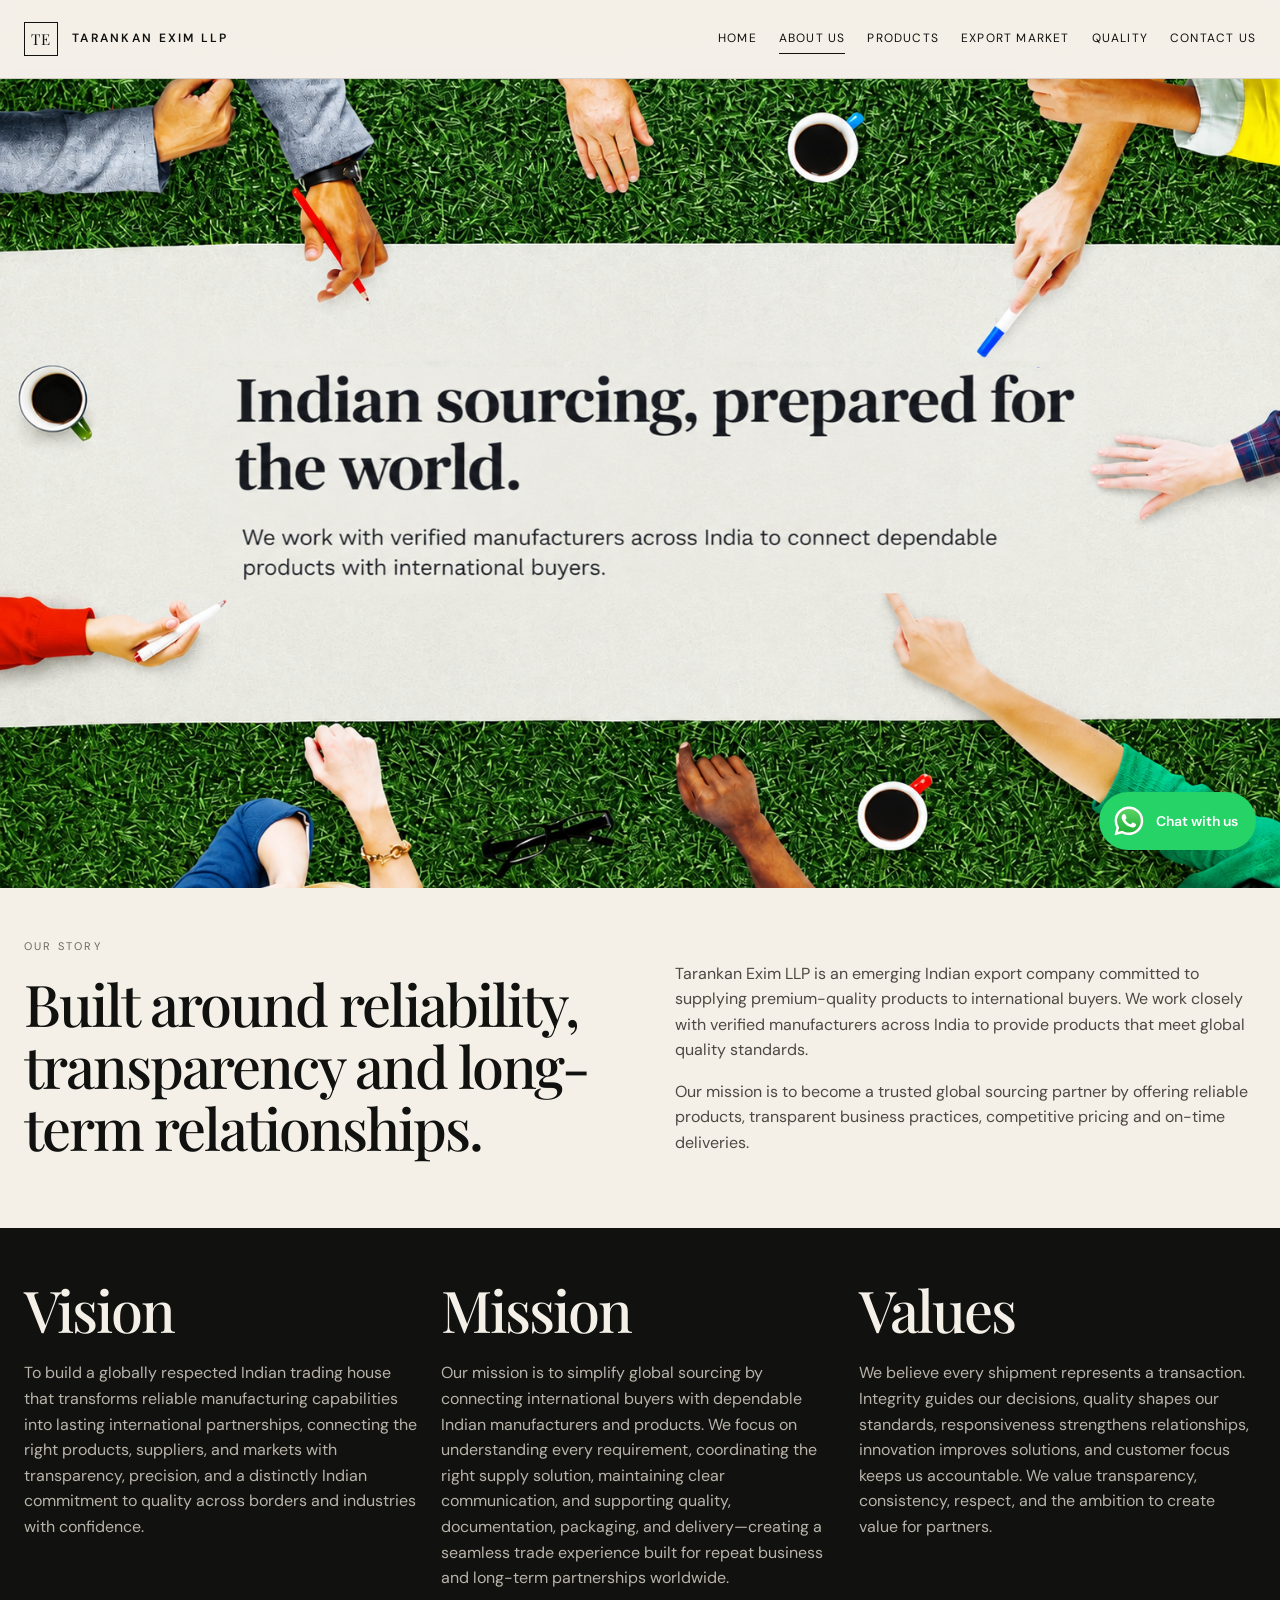
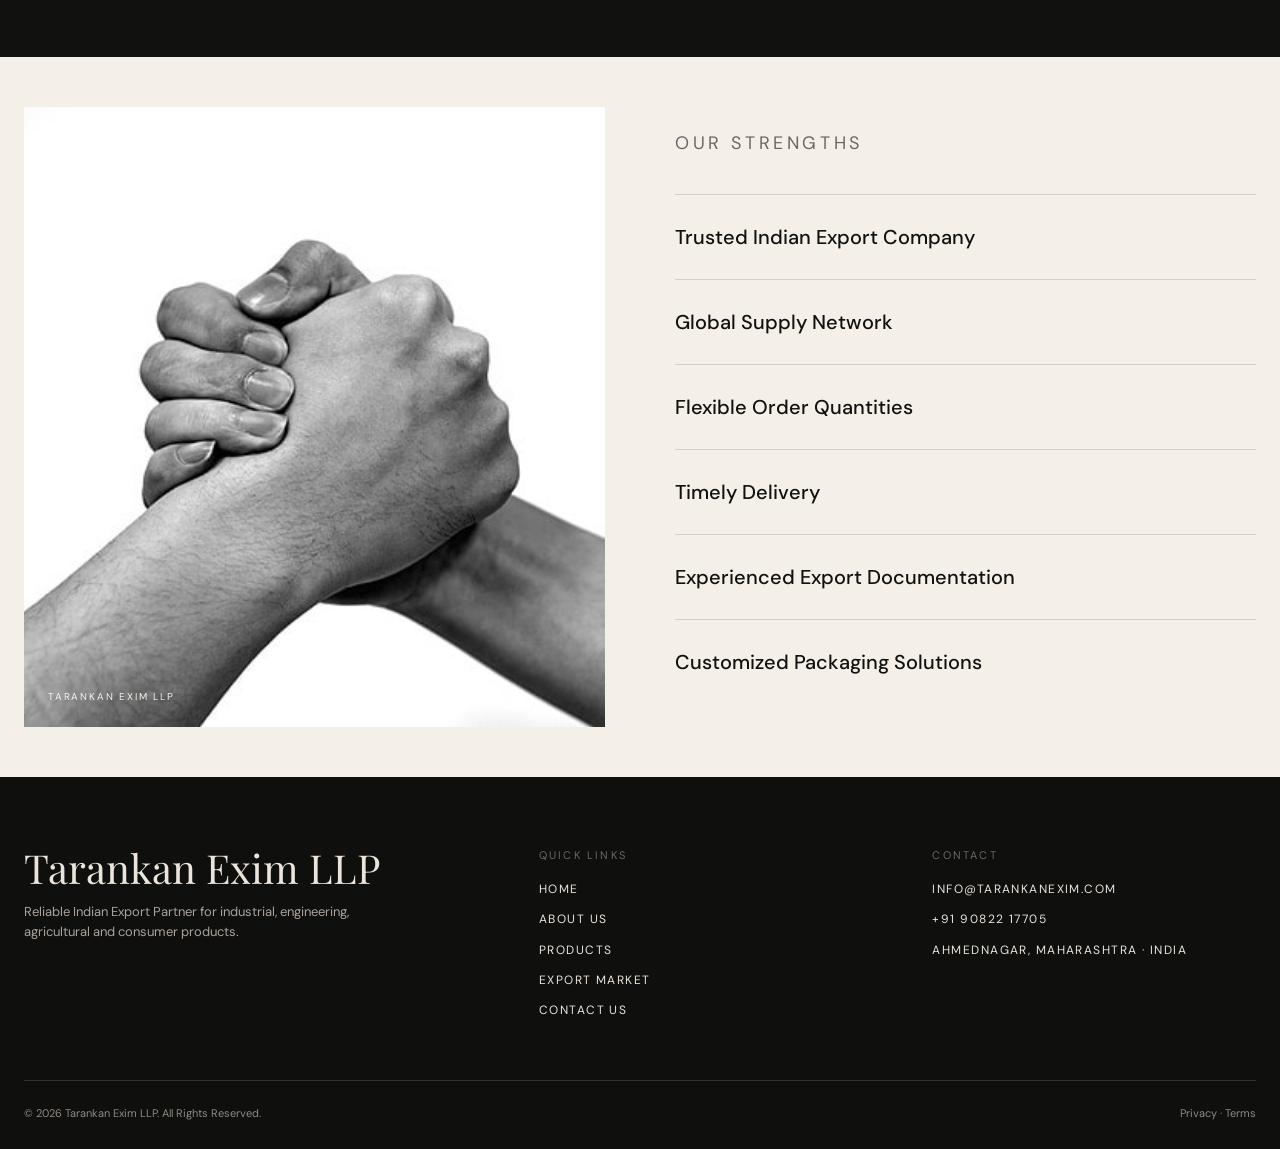
==== about.html @ 2c06eea4 "Add large file" ====
<!doctype html>
<html lang="en">

<head>
    <meta charset="utf-8">
    <meta name="viewport" content="width=device-width,initial-scale=1">
    <title>About Us | Tarankan Exim LLP</title>
    <meta name="description"
        content="Learn about Tarankan Exim LLP, an emerging Indian merchant exporter serving global buyers.">
    <link rel="stylesheet" href="css/style.css">
</head>

<body>
    <header class="site-header">
        <div class="container nav"><a class="brand" href="index.html"><span class="brand-mark">TE</span><span
                    class="brand-text">Tarankan Exim LLP</span></a><button class="menu-btn" aria-label="Open menu"
                aria-expanded="false">☰</button>
            <nav class="nav-links"><a class="" href="index.html">Home</a><a class="active" href="about.html">About
                    Us</a><a class="" href="products.html">Products</a><a class="" href="markets.html">Export
                    Market</a><a class="" href="quality.html">Quality</a><a class="" href="contact.html">Contact Us</a>
            </nav>
        </div>
    </header>
    <main>
        <section class="about-image">
            <img src="assets/about us/about-us-background.png" alt="Tarankan Exim LLP">
        </section>
        <!-- <section class="page-hero" id = "about-us-main">
            <div class="container">
                <div class="eyebrow">About Tarankan Exim LLP</div>
                <h1>Indian sourcing, prepared for the world.</h1>
                <p class="lead">We work with verified manufacturers across India to connect dependable products with
                    international buyers.</p>
            </div>
        </section> -->
        <section class="section">
            <div class="container two-col">
                <div>
                    <div class="eyebrow">Our Story</div>
                    <h2>Built around reliability, transparency and long-term relationships.</h2>
                </div>
                <div>
                    <p class="body-copy">Tarankan Exim LLP is an emerging Indian export company committed to supplying
                        premium-quality products to international buyers. We work closely with verified manufacturers
                        across India to provide products that meet global quality standards.</p>
                    <p class="body-copy">Our mission is to become a trusted global sourcing partner by offering reliable
                        products, transparent business practices, competitive pricing and on-time deliveries.</p>
                </div>
            </div>
        </section>
        <section class="section dark">
            <div class="container three-col">
                <div>
                    <!-- <div class="eyebrow"></div> -->
                    <h2>Vision</h2>
                    <p class="body-copy">To build a globally respected Indian trading house that transforms reliable
                        manufacturing capabilities into lasting international partnerships, connecting the right
                        products, suppliers, and markets with transparency, precision, and a distinctly Indian
                        commitment to quality across borders and industries with confidence.</p>
                </div>
                <div>
                    <!-- <div class="eyebrow"></div> -->
                    <h2>Mission</h2>
                    <p class="body-copy">Our mission is to simplify global sourcing by connecting international buyers
                        with dependable Indian manufacturers and products. We focus on understanding every requirement,
                        coordinating the right supply solution, maintaining clear communication, and supporting quality,
                        documentation, packaging, and delivery—creating a seamless trade experience built for repeat
                        business and long-term partnerships worldwide.</p>
                </div>
                <div>
                    <!-- <div class="eyebrow"></div> -->
                    <h2>Values</h2>
                    <p class="body-copy">We believe every shipment represents a transaction. Integrity guides our
                        decisions, quality shapes our standards, responsiveness strengthens relationships, innovation
                        improves solutions, and customer focus keeps us accountable. We value transparency, consistency,
                        respect, and the ambition to create value for partners.</p>
                </div>
            </div>
        </section>
        <section class="section">
            <div class="container two-col">
                <div class="visual tall">
                    <img src="assets/about us/strength.png" alt="Tarankan Exim LLP company" class="visual-image">
                    <span class="visual-label">Tarankan Exim LLP</span>
                </div>
                <div class="strengths-content">
                    <div class="eyebrow" id="our-strength-text">Our Strengths</div>
                    <ul class="clean-list">
                        <li><span>Trusted Indian Export Company</span><span></span></li>
                        <li><span>Global Supply Network</span><span></span></li>
                        <li><span>Flexible Order Quantities</span><span></span></li>
                        <li><span>Timely Delivery</span><span></span></li>
                        <li><span>Experienced Export Documentation</span><span></span></li>
                        <li><span>Customized Packaging Solutions</span><span></span></li>
                    </ul>
                </div>
            </div>
        </section>
        <!-- WhatsApp Floating Chat --> <a
            href="https://wa.me/919082217705?text=Hello%20Tarankan%20Exim%20LLP%2C%20I%20would%20like%20to%20know%20more."
            class="whatsapp-float" target="_blank" rel="noopener noreferrer" aria-label="Chat with us on WhatsApp">
            <span class="whatsapp-icon"><img src="assets/WhatsApp.svg" alt=""></span> <span class="whatsapp-text">Chat
                with us</span> </a>
    </main>
    <footer>
        <div class="container footer-top">
            <div>
                <div class="footer-brand">Tarankan Exim LLP</div>
                <p class="footer-muted">Reliable Indian Export Partner for industrial, engineering, agricultural and
                    consumer products.</p>
            </div>
            <div>
                <div class="eyebrow">Quick Links</div>
                <div class="footer-links"><a href="index.html">Home</a><a href="about.html">About Us</a><a
                        href="products.html">Products</a><a href="markets.html">Export Market</a><a
                        href="contact.html">Contact Us</a></div>
            </div>
            <div>
                <div class="eyebrow">Contact</div>
                <div class="footer-links"><a href="mailto:info@tarankanexim.com">info@tarankanexim.com</a><a
                        href="tel:+919082217705">+91 90822 17705</a><span>Ahmednagar, Maharashtra · India</span></div>
            </div>
        </div>
        <div class="container footer-bottom"><span>© <span data-year></span> Tarankan Exim LLP. All Rights
                Reserved.</span><span><a href="privacy.html">Privacy</a> · <a href="terms.html">Terms</a></span></div>
    </footer>
    <script src="js/main.js"></script>
</body>

</html>
---- css/style.css ----
@import url('https://fonts.googleapis.com/css2?family=DM+Sans:wght@400;500;600&family=Playfair+Display:wght@500;600&display=swap');

:root{
  --ink:#11110f;
  --paper:#f4f0e8;
  --warm:#e7dfd1;
  --muted:#6d685f;
  --line:rgba(17,17,15,.14);
  --accent:#b68b52;
  --max:1440px;
}
*{box-sizing:border-box}
html{scroll-behavior:smooth}
body{margin:0;background:var(--paper);color:var(--ink);font-family:'DM Sans',Arial,sans-serif;line-height:1.6}
a{color:inherit;text-decoration:none}
img{max-width:100%;display:block}
.container{width:min(calc(100% - 48px),var(--max));margin:0 auto}

/* Header */
.site-header{position:fixed;top:0;left:0;right:0;z-index:100;background:rgba(244,240,232,.94);backdrop-filter:blur(14px);border-bottom:1px solid var(--line)}
.nav{height:78px;display:flex;align-items:center;justify-content:space-between;gap:24px}
.brand{display:flex;align-items:center;gap:14px;min-width:max-content}
.brand-mark{width:34px;height:34px;border:1px solid var(--ink);display:grid;place-items:center;font-family:'Playfair Display',serif;font-size:15px;letter-spacing:.08em}
.brand-text{font-size:12px;font-weight:600;letter-spacing:.19em;text-transform:uppercase}
.nav-links{display:flex;align-items:center;gap:22px;font-size:12px;letter-spacing:.1em;text-transform:uppercase}
.nav-links a{position:relative;padding:8px 0}
.nav-links a:after{content:'';position:absolute;left:0;bottom:3px;width:100%;height:1px;background:var(--ink);transform:scaleX(0);transform-origin:right;transition:.3s}
.nav-links a:hover:after,.nav-links a.active:after{transform:scaleX(1);transform-origin:left}
.menu-btn{display:none;border:0;background:none;font-size:20px;cursor:pointer}

/* Type */
h1,h2,h3{font-family:'Playfair Display',Georgia,serif;font-weight:500;line-height:1.08;margin:0 0 20px}
h1{font-size:clamp(46px,7vw,104px);letter-spacing:-.04em}
h2{font-size:clamp(34px,4.5vw,64px);letter-spacing:-.035em}
h3{font-size:26px}
.eyebrow{font-size:11px;text-transform:uppercase;letter-spacing:.2em;color:var(--muted);margin-bottom:16px}
.lead{font-size:clamp(17px,1.5vw,21px);max-width:720px;color:#35322d}
.body-copy{color:#4d4942;max-width:760px}

/* Buttons */
.btn-row{display:flex;flex-wrap:wrap;gap:12px;margin-top:32px}
.btn{display:inline-flex;align-items:center;justify-content:center;min-height:48px;padding:0 22px;border:1px solid var(--ink);font-size:11px;letter-spacing:.16em;text-transform:uppercase;transition:.25s}
.btn:hover{background:var(--ink);color:var(--paper)}
.btn.dark{background:var(--ink);color:var(--paper)}
.btn.dark:hover{background:transparent;color:var(--ink)}

/* Shared sections */
main{padding-top:78px}
.section{padding:50px 0}
#home-ship-video-section {padding: 100px 0}
#quality-hero-section {padding: 30px 0}
#home-about-tarankan-section { padding: 15px 0 }
.section.tight{padding:70px 0}
.section.dark{background:var(--ink);color:var(--paper)}
.section.dark .eyebrow,.section.dark .body-copy{color:#b9b4aa}
.section-rule{border-top:1px solid var(--line)}
.two-col{display:grid;grid-template-columns:1fr 1fr;gap:70px;align-items:center}
.three-col{display:grid;grid-template-columns:repeat(3,1fr);gap:20px}
.four-col{display:grid;grid-template-columns:repeat(4,1fr);gap:1px;background:var(--line)}

/* Placeholder visuals */
.visual{min-height:520px;position:relative;overflow:hidden;background:#1b1a18}
/* .visual:before{content:'';position:absolute;inset:-30%;background:linear-gradient(125deg,#24211d,#8c704c,#ded0bd,#171614,#5f4c38);background-size:400% 400%;animation:shift 16s ease-in-out infinite} */
.visual.small{min-height:340px}
.visual.tall{min-height:620px}
.visual .visual-label{position:absolute;left:24px;bottom:22px;color:#f7f2e9;font-size:10px;letter-spacing:.18em;text-transform:uppercase;z-index:2}
@keyframes shift{0%,100%{background-position:0% 50%}50%{background-position:100% 50%}}

/* Home */
.hero{min-height:calc(100vh - 78px);display:grid;grid-template-columns:1.05fr .95fr;align-items:stretch}
.hero-copy{display:flex;align-items:center;padding:80px max(24px,6vw) 80px max(24px,6vw)}
.hero-copy-inner{max-width:760px}
.hero-visual{min-height:calc(100vh - 78px);position:relative;overflow:hidden;background:#201f1c}
.hero-visual:before{content:'';position:absolute;inset:0;background:linear-gradient(135deg,#161513,#726247,#cbb89d,#27231f,#9b896e);background-size:350% 350%;animation:shift 18s ease infinite}
.hero-visual:after{content:'';position:absolute;inset:0;background:linear-gradient(to bottom,transparent 55%,rgba(0,0,0,.35))}
.hero-meta{position:absolute;bottom:34px;left:34px;color:#f5efe7;font-size:11px;letter-spacing:.17em;text-transform:uppercase;z-index:2}

.stat-strip{display:grid;grid-template-columns:repeat(4,1fr);border-top:1px solid var(--line);border-bottom:1px solid var(--line)}
.stat{padding:28px 22px;border-right:1px solid var(--line)}
.stat:last-child{border-right:0}
.stat strong{display:block;font-family:'Playfair Display',serif;font-size:28px;font-weight:500}
.stat span{font-size:11px;letter-spacing:.12em;text-transform:uppercase;color:var(--muted)}

.card{background:rgba(255,255,255,.32);padding:32px;min-height:240px;border:1px solid var(--line)}
.card h3{font-size:30px;margin-bottom:12px}
.card p{color:var(--muted);margin:0}
.category-card{display:block;background:var(--ink);color:var(--paper);min-height:420px;position:relative;overflow:hidden;padding:28px}
.category-card:before{content:'';position:absolute;inset:0;background:linear-gradient(145deg,#11110f,#64523d,#c1a988,#201d1a);background-size:300% 300%;animation:shift 15s ease-in-out infinite;opacity:.8}
.category-card-content{position:absolute;left:28px;right:28px;bottom:28px;z-index:2}
.category-card h3{font-size:34px;margin:0 0 8px}
.category-card p{margin:0;color:#ddd5ca;font-size:14px;max-width:330px}

/* Lists / tables */
.clean-list{list-style:none;padding:0;margin:30px 0 0}
.clean-list li{display:flex;gap:16px;justify-content:space-between;border-top:1px solid var(--line);padding:16px 0;font-size:13px}
.clean-list li span:last-child{color:var(--muted)}
.markets{display:grid;grid-template-columns:repeat(4,1fr);gap:0;border-top:1px solid var(--line)}
.market{padding:24px;border-right:1px solid var(--line);border-bottom:1px solid var(--line);font-family:'Playfair Display',serif;font-size:24px}

/* Forms */
.form-shell{display:grid;grid-template-columns:.65fr 1.35fr;gap:70px;align-items:start}
form{display:grid;grid-template-columns:1fr 1fr;gap:18px}
.field{display:flex;flex-direction:column;gap:7px}
.field.full{grid-column:1/-1}
label{font-size:11px;letter-spacing:.14em;text-transform:uppercase;color:var(--muted)}
input,select,textarea{width:100%;border:0;border-bottom:1px solid var(--ink);background:transparent;padding:12px 2px;font:inherit;color:var(--ink);border-radius:0;outline:none}
textarea{min-height:130px;resize:vertical}
input:focus,select:focus,textarea:focus{border-bottom-color:var(--accent)}
.form-note{font-size:12px;color:var(--muted)}

/* Footer */
footer{background:#0f0f0e;color:#eae4da;padding:70px 0 26px}
.footer-top{display:grid;grid-template-columns:1.1fr .8fr .8fr;gap:70px;padding-bottom:60px;border-bottom:1px solid rgba(255,255,255,.14)}
.footer-brand{font-family:'Playfair Display',serif;font-size:40px;line-height:1.05}
.footer-muted{color:#aaa39a;font-size:13px;max-width:380px}
.footer-links{display:flex;flex-direction:column;gap:11px;font-size:12px;text-transform:uppercase;letter-spacing:.12em}
.footer-links a:hover{color:white}
.footer-bottom{display:flex;justify-content:space-between;gap:20px;padding-top:24px;color:#8f8a82;font-size:11px}

/* Page hero */
.page-hero{padding:120px 0 90px;border-bottom:1px solid var(--line)}
.page-hero .lead{max-width:900px}

/* Mobile */
@media (max-width:980px){
  .nav-links{position:absolute;top:78px;left:0;right:0;background:var(--paper);border-bottom:1px solid var(--line);padding:20px 24px;display:none;flex-direction:column;align-items:flex-start}
  .nav-links.open{display:flex}
  .menu-btn{display:block}
  .hero{grid-template-columns:1fr}
  .hero-visual{min-height:55vh}
  .two-col,.form-shell{grid-template-columns:1fr;gap:40px}
  .three-col{grid-template-columns:1fr}
  .four-col{grid-template-columns:1fr 1fr}
  .markets{grid-template-columns:1fr 1fr}
  .stat-strip{grid-template-columns:1fr 1fr}
  .stat:nth-child(2){border-right:0}
  .stat:nth-child(-n+2){border-bottom:1px solid var(--line)}
  .footer-top{grid-template-columns:1fr 1fr}
}
@media (max-width:640px){
  .container{width:min(calc(100% - 32px),var(--max))}
  .nav{height:68px}.site-header{height:68px}.nav-links{top:68px}.brand-text{font-size:10px}
  main{padding-top:68px}
  .section{padding:72px 0}
  .page-hero{padding:85px 0 65px}
  .hero-copy{padding:70px 16px}
  .four-col,.markets,.stat-strip{grid-template-columns:1fr}
  .stat{border-right:0!important;border-bottom:1px solid var(--line)}
  .stat:last-child{border-bottom:0}
  form{grid-template-columns:1fr}
  .field.full{grid-column:auto}
  .footer-top{grid-template-columns:1fr;gap:38px}
  .footer-bottom{flex-direction:column}
  .visual{min-height:380px}
}




/* Home - Category Card */
.category-card {
    position: relative;
    overflow: hidden;
}

.category-card-image {
    position: absolute;
    inset: 0;
    width: 100%;
    height: 100%;
    object-fit: cover;
}

/* .category-card-content {
    position: relative;
    z-index: 2;
    -webkit-text-stroke: 0.5px black;
} */

.category-card-content p {
  color: black;
}

/* Home - International Supply */
.visual {
    min-height: 520px;
    position: relative;
    overflow: hidden;
    background: #1b1a18;
}

.visual-image {
    position: absolute;
    inset: 0;
    width: 100%;
    height: 100%;
    object-fit: cover;
    display: block;
}

/* Home - Main Hero Image */
.hero-visual {
    position: relative;
    overflow: hidden;
}

.hero-video {
    position: absolute;
    inset: 0;
    width: 100%;
    height: 100%;
    object-fit: cover;
}

.hero-image {
    position: absolute;
    inset: 0;
    width: 100%;
    height: 100%;
    object-fit: cover;
    display: block;
}

.about-image {
    width: 100%;
    height: 90vh;
    overflow: hidden;
}

.about-image img {
    width: 100%;
    height: 100%;
    object-fit: cover;
    display: block;
}

@media (max-width: 640px) {
    .about-image {
        height: 40vh;
    }
}

/* =========================================
   WHY CHOOSE US - FULL SECTION VIDEO
   ========================================= */

.why-section {
    position: relative;
    overflow: hidden;
    isolation: isolate;
}

/* .why-section {
    position: relative;
    overflow: hidden;
    isolation: isolate;
    min-height: 650px;
}*/

/* @media (max-width:640px) {
    .why-section {
        min-height: 500px;
    }
} */

/* Full video covering the entire section */
.why-section .why-video {
    position: absolute;
    inset: 0;
    width: 100%;
    height: 100%;
    overflow: hidden;
    z-index: 0;
}

.why-section .why-video video {
    position: absolute;
    inset: 0;
    width: 100%;
    height: 100%;
    object-fit: cover;
    object-position: center;
}

/* Dark overlay so the text remains readable */
.why-section::after {
    content: '';
    position: absolute;
    inset: 0;
    background: rgba(0, 0, 0, 0.45);
    z-index: 1;
    pointer-events: none;
}

/* Keep your existing text above the video */
.why-section > .container {
    position: relative;
    z-index: 2;
}

/* Contact - Factory Image */
.visual-image {
    position: absolute;
    inset: 0;
    width: 100%;
    height: 100%;
    object-fit: cover;
}

/* Quality - Inspection */
.visual {
    position: relative;
    overflow: hidden;
}

.visual-image {
    position: absolute;
    inset: 0;
    width: 100%;
    height: 100%;
    object-fit: cover;
    display: block;
}

/* Quality */
.visual {
    position: relative;
    overflow: hidden;
}

.visual-image {
    position: absolute;
    inset: 0;
    width: 100%;
    height: 100%;
    object-fit: cover;
    display: block;
}

.quality-clean-list span:first-child {
    font-size: 20px;
}

.quality-clean-list span:last-child {
    font-size: 22px;
}

#quality-hero-heading {
    font-size: 70px;
}

/* #quality-inspection {
    font-size: 90px;
} */

/* =========================================
   QUALITY LIST - 3D LIFT EFFECT
   ========================================= */

.quality-clean-list {
    position: relative;
    z-index: 1;
    transition:
        transform 0.3s ease,
        box-shadow 0.3s ease,
        background-color 0.3s ease;
}

/* =========================================
   AGRICULTURAL + WORKFLOW
   3D LIFT EFFECT FOR DARK SECTIONS
   ========================================= */

.agri-list li,
.workflow-list li {
    position: relative;
    z-index: 1;

    transition:
        transform 0.3s ease,
        box-shadow 0.3s ease,
        background-color 0.3s ease;
}


/* Hovered row */
.agri-list li:hover,
.workflow-list li:hover {
    z-index: 5;

    transform: translateY(-6px) scale(1.01);

    /* Slightly lighter than the dark section */
    background: rgba(255, 255, 255, 0.08);

    box-shadow:
        0 5px 10px rgba(0, 0, 0, 0.18),
        0 12px 25px rgba(0, 0, 0, 0.22),
        0 25px 40px rgba(0, 0, 0, 0.20);
}


/* Keep text light */
.agri-list li:hover span,
.workflow-list li:hover span {
    color: var(--paper);
}


/* Secondary text remains slightly muted */
.agri-list li:hover span:last-child,
.workflow-list li:hover span:last-child {
    color: #b9b4aa;
}


/* Hide the line immediately below hovered item */
.agri-list li:hover + li,
.workflow-list li:hover + li {
    border-top-color: transparent;
}

.workflow-list-text {
    font-size: 20px;
}

.agri-list-text {
    font-size: 20px;
}

/* our strength animation */

/* =========================================
   OUR STRENGTHS - 3D LIFT EFFECT
   Same animation as Quality list
   ========================================= */

.strengths-content .clean-list li {
    position: relative;
    z-index: 1;

    transition:
        transform 0.3s ease,
        box-shadow 0.3s ease,
        background-color 0.3s ease;
}

/* Hovered strength lifts */
.strengths-content .clean-list li:hover {
    z-index: 5;

    transform: translateY(-6px) scale(1.01);

    background: rgba(255, 255, 255, 0.92);

    box-shadow:
        0 5px 10px rgba(17, 17, 15, 0.08),
        0 12px 25px rgba(17, 17, 15, 0.12),
        0 25px 40px rgba(17, 17, 15, 0.10);
}

/* Hide the line immediately below the hovered item */
.strengths-content .clean-list li:hover + li {
    border-top-color: transparent;
}


/* Hovered row lifts */
.quality-clean-list:hover {
    z-index: 5;
    transform: translateY(-6px) scale(1.01);

    background: rgba(255, 255, 255, 0.92);

    box-shadow:
        0 5px 10px rgba(17, 17, 15, 0.08),
        0 12px 25px rgba(17, 17, 15, 0.12),
        0 25px 40px rgba(17, 17, 15, 0.10);
}

/* Hide the horizontal line immediately below hovered item */
.quality-clean-list:hover + .quality-clean-list {
    border-top-color: transparent;
}


/* =========================================
   PRODUCT CARD - IMAGE WITH TEXT OVERLAY
   ========================================= */
/* products-2 */
.product-card {
    position: relative;
    overflow: hidden;
    padding: 0;
    min-height: 360px;
    background: #1b1a18;
    border: 1px solid var(--line);
}

/* Product Image */
.product-card .product-image {
    position: absolute;
    inset: 0;
    width: 100%;
    height: 100%;
    object-fit: cover;
    object-position: center;
    display: block;
    transition: transform .6s ease;
}

/* Dark overlay */
.product-card::after {
    content: '';
    position: absolute;
    inset: 0;
    background: linear-gradient(
        to top,
        rgba(0, 0, 0, .78) 0%,
        rgba(0, 0, 0, .45) 38%,
        rgba(0, 0, 0, .08) 75%,
        rgba(0, 0, 0, 0) 100%
    );
    z-index: 1;
}

/* Text */
.product-card-content {
    position: absolute;
    left: 28px;
    right: 28px;
    bottom: 26px;
    z-index: 2;
    color: #f7f2e9;
}

.product-card-content h3 {
    margin: 0 0 8px;
    font-family: 'Playfair Display', Georgia, serif;
    font-size: 30px;
    font-weight: 500;
    line-height: 1.1;
    color: #f7f2e9;
}

.product-card-content p {
    margin: 0;
    max-width: 330px;
    color: rgba(247, 242, 233, .82);
    font-size: 13px;
    line-height: 1.55;
}

/* Image zoom */
.product-card:hover .product-image {
    transform: scale(1.06);
}


/* =========================================
   TABLET
   ========================================= */

@media (max-width: 980px) {

    .product-card {
        min-height: 350px;
    }

    .product-card-content {
        left: 24px;
        right: 24px;
        bottom: 24px;
    }

    .product-card-content h3 {
        font-size: 28px;
    }

}


/* =========================================
   MOBILE
   ========================================= */

@media (max-width: 640px) {

    .product-card {
        min-height: 380px;
    }

    .product-card-content {
        left: 22px;
        right: 22px;
        bottom: 22px;
    }

    .product-card-content h3 {
        font-size: 27px;
    }

    .product-card-content p {
        font-size: 13px;
    }

    .product-card:hover .product-image {
        transform: none;
    }

}

#services-hero {
    padding: 10px 0 45px;
}

/* markets */
.markets-hero-video {
    width: 100%;
    height: 100%;
    margin-top: -120px;
    margin-bottom: 60px;
    overflow: hidden;
}

.markets-hero-video video {
    width: 100%;
    height: 100%;
    object-fit: cover;
    display: block;
}

@media (max-width: 640px) {

    .markets-hero-video {
        height: 30vh;
        min-height: 420px;
        margin-top: -60px;
        margin-bottom: 40px;
    }

    .markets-hero-video video {
        width: 100%;
        height: 100%;
        object-fit: cover;
    }

}

.buyer-support {
    display: flex;
    flex-direction: column;
    align-items: center;
    text-align: center;
}

.buyer-support-heading {
    width: 100%;
    max-width: 900px;
}

.buyer-support-content {
    width: 100%;
    max-width: 900px;
}

.buyer-support-content .body-copy {
    margin-left: auto;
    margin-right: auto;
}


/* home page video hero video styling */
/* =========================================
   HOME PAGE - FULL VIDEO HERO
   ========================================= */

.home-page .hero {
    position: relative;
    min-height: calc(100vh - 78px);
    overflow: hidden;
    display: flex;
}

/* Full hero video */
.home-page .hero-visual {
    position: absolute;
    inset: 0;
    width: 100%;
    height: 100%;
    overflow: hidden;
    background: #201f1c;
    z-index: 0;
}

/* Responsive full-size video */
.home-page .hero-video {
    position: absolute;
    inset: 0;
    width: 100%;
    height: 100%;
    object-fit: cover;
    object-position: center;
    display: block;
}

/* Dark overlay */
.home-page .hero-visual:after {
    content: '';
    position: absolute;
    inset: 0;
    background: linear-gradient(
        to bottom,
        rgba(0,0,0,.05) 0%,
        rgba(0,0,0,.12) 35%,
        rgba(0,0,0,.68) 100%
    );
    z-index: 1;
}

/* Hero copy takes the full hero width */
.home-page .hero-copy {
    position: relative;
    z-index: 2;

    width: 100%;
    min-height: calc(100vh - 78px);

    display: flex;
    align-items: flex-end;

    padding: 80px max(24px, 6vw) 75px;

    color: #f7f2e9;
}

.home-page .hero-copy-inner {
    width: 100%;
    max-width: 900px;
}

.home-page .hero-copy .eyebrow {
    color: rgba(247,242,233,.78);
}

.home-page .hero-copy h1 {
    color: #f7f2e9;
}

.home-page .hero-copy .lead {
    color: rgba(247,242,233,.9);
    max-width: 760px;
}

/* Hero meta */
.home-page .hero-meta {
    position: absolute;
    bottom: 34px;
    right: 34px;

    color: #f5efe7;
    font-size: 11px;
    letter-spacing: .17em;
    text-transform: uppercase;

    z-index: 3;
}

/* @media (max-width:980px) {

    .home-page .hero {
        min-height: calc(80vh - 78px);
    }

    .home-page .hero-copy {
        min-height: calc(100vh - 78px);
        padding: 90px 40px 65px;
        align-items: flex-end;
    }

    .home-page .hero-copy-inner {
        max-width: 820px;
    }

    .home-page .hero-meta {
        bottom: 24px;
        right: 24px;
        font-size: 9px;
    }

} */

@media (max-width:980px) {

    .home-page .hero {
        min-height: 65vh;
    }

    .home-page .hero-copy {
        min-height: 65vh;
        padding: 80px 40px 55px;
        align-items: flex-end;
    }

    .home-page .hero-copy-inner {
        max-width: 820px;
    }

    .home-page .hero-meta {
        bottom: 24px;
        right: 24px;
        font-size: 9px;
    }

}

/* @media (max-width:640px) {

    .home-page .hero {
        min-height: 55vh;
    }

    .home-page .hero-copy {
        min-height: 55vh;
        padding: 60px 20px 40px;
    }

} */

/* =========================================
   ABOUT PAGE - OUR STRENGTHS
   ========================================= */

.strengths-content {
    min-height: 620px;
    display: flex;
    flex-direction: column;
    justify-content: center;
}

.strengths-content .clean-list {
    margin: 20px 0 0;
}

.strengths-content .clean-list li {
    padding: 27px 0;
    font-size: 20px;
    line-height: 1.5;
}

#our-strength-text {
    font-size: 18px;
}

.strengths-content .clean-list li span:first-child {
    font-weight: 500;
}

.strengths-content .clean-list li span:last-child {
    font-size: 12px;
}

/* =========================================
   HOME - WHAT WE SUPPLY
   ========================================= */

.what-we-supply {
    overflow: hidden;
}

.what-we-supply h2 {
    margin-bottom: 45px;
}

/* Centered 1:1 image */
.what-we-supply-image {
    width: min(100%, 700px);
    aspect-ratio: 1 / 1;
    margin: 0 auto 45px;
    overflow: hidden;
}

.what-we-supply-image img {
    width: 100%;
    height: 100%;
    object-fit: cover;
    display: block;
}

/* Paragraph */
.what-we-supply-copy {
    max-width: 1100px;
    margin: 0 auto;
}

.what-we-supply-copy p {
    margin: 0;
    color: #4d4942;
    font-size: 16px;
    line-height: 1.8;
}

@media (max-width:640px) {

    .what-we-supply h2 {
        margin-bottom: 30px;
    }

    .what-we-supply-image {
        margin-bottom: 30px;
    }

    .what-we-supply-copy p {
        font-size: 14px;
        line-height: 1.75;
    }

}


/* svg animation */

/* =========================================
   EXPORT MARKETS - SCROLL MAP
   ========================================= */

.markets-animation {
    position: relative;
    height: 500vh;
    background: var(--paper);
}

.markets-animation-sticky {
    position: sticky;
    top: 78px;
    height: calc(100vh - 78px);

    display: flex;
    align-items: center;
    justify-content: center;

    overflow: hidden;
}

.markets-map {
    position: relative;
    width: min(1400px, 92vw);
    aspect-ratio: 2 / 1;
}

/* SVG itself */

.markets-map-svg {
    position: absolute;
    inset: 0;
    width: 100%;
    height: 100%;
}

.markets-map-svg svg {
    width: 100%;
    height: 100%;
    display: block;
}

/* Labels */

.market-label {
    position: absolute;

    opacity: 0;
    visibility: hidden;

    transform:
        translate(-50%, 10px)
        scale(.94);

    transition:
        opacity .45s ease,
        transform .45s ease,
        visibility .45s ease;

    pointer-events: none;
    z-index: 10;
}

.market-label span {
    display: block;

    padding: 7px 12px;

    background: var(--ink);
    color: var(--paper);

    font-size: 10px;
    line-height: 1;
    letter-spacing: .14em;
    text-transform: uppercase;

    white-space: nowrap;

    box-shadow:
        0 6px 12px rgba(0,0,0,.16),
        0 14px 25px rgba(0,0,0,.12);
}

.market-label.active {
    opacity: 1;
    visibility: visible;

    transform:
        translate(-50%, -10px)
        scale(1);
}


/* USA */
.market-label-usa {
    left: 27%;
    top: 34%;
}

/* Germany */
.market-label-germany {
    left: 51%;
    top: 36%;
}

/* UAE */
.market-label-uae {
    left: 60%;
    top: 49%;
}

/* Africa */
.market-label-africa {
    left: 51%;
    top: 59%;
}

/* Bangladesh */
.market-label-bangladesh {
    left: 71%;
    top: 49%;
}


/* =========================================
   MOBILE
   ========================================= */

@media (max-width: 640px) {

    .markets-animation {
        height: 500vh;
    }

    .markets-animation-sticky {
        top: 68px;
        height: calc(100vh - 68px);
    }

    .markets-map {
        width: 94vw;
    }

    .market-label span {
        padding: 6px 9px;
        font-size: 8px;
        letter-spacing: .11em;
    }

}

/* =========================================
   QUALITY FOCUS - ANIMATED SVG
   ========================================= */

/* .quality-focus-section {
    overflow: hidden;
} */


/* =========================================
   ANIMATION PANEL
   ========================================= */

/* .quality-animation-visual {
    position: relative;
    width: 100%;
    min-height: 0;

    overflow: hidden;

    background: var(--paper);
} */


/* =========================================
   DESKTOP SVG
   1200 × 1800
   ========================================= */

/* .quality-animation-svg {
    position: absolute;
    inset: 0;

    width: 100%;
    height: 100%;

    display: block;

    object-fit: contain;
    object-position: center;
} */


/* =========================================
   DESKTOP
   Two-column layout
   ========================================= */

/* @media (min-width: 981px) {

    .quality-animation-visual {
        width: 100%; */

        /*
           Tall desktop SVG:
           1200 × 1800 = 2 / 3
        */
        /* aspect-ratio: 2 / 3;
    }

} */


/* =========================================
   TABLET
   One-column layout starts at 980px
   ========================================= */

/* @media (max-width: 980px) {

    .quality-animation-visual {
        width: 100%; */

        /*
           Old mobile/tablet SVG:
           1200 × 900 = 4 / 3
        */
        /* aspect-ratio: 4 / 3;

        margin-bottom: 30px;
    }

} */


/* =========================================
   MOBILE
   ========================================= */

/* @media (max-width: 640px) {

    .quality-animation-visual {
        width: 100%; */

        /*
           Keep the original mobile SVG ratio
        */
        /* aspect-ratio: 4 / 3;

        margin-bottom: 24px;
    }

} */


/* =========================================
   VERY SMALL PHONES
   ========================================= */

/* @media (max-width: 400px) {

    .quality-animation-visual {
        aspect-ratio: 4 / 3;

        margin-bottom: 20px;
    }

} */

/* =========================================
   QUALITY FOCUS
   ========================================= */

.quality-focus-section {
    overflow: hidden;
}


/* =========================================
   CENTERED INTRO
   ========================================= */

.quality-focus-intro {
    width: 100%;
    max-width: 950px;

    margin: 0 auto;

    text-align: center;
}

.quality-focus-intro .eyebrow {
    margin-bottom: 16px;
}

.quality-focus-intro h2 {
    max-width: 900px;

    margin-left: auto;
    margin-right: auto;
}

.quality-focus-intro .body-copy {
    max-width: 820px;

    margin-left: auto;
    margin-right: auto;

    color: #4d4942;
}


/* =========================================
   LANDSCAPE ANIMATION VIEWPORT
   ========================================= */

.quality-animation-visual {
    position: relative;

    width: 100%;
    max-width: 1400px;

    /*
       Landscape viewport.
       The journey INSIDE it still moves upward.
    */
    aspect-ratio: 16 / 9;

    margin: 70px auto 0;

    overflow: hidden;

    background: var(--paper);
}


/* =========================================
   PICTURE
   ========================================= */

.quality-animation-visual picture {
    display: block;

    position: absolute;
    inset: 0;

    width: 100%;
    height: 100%;
}


/* =========================================
   SVG
   ========================================= */

.quality-animation-svg {
    display: block;

    width: 100%;
    height: 100%;

    /*
       Keep original SVG proportions.
       No stretching.
    */
    object-fit: contain;

    object-position: center;
}


/* =========================================
   LARGE DESKTOP
   ========================================= */

@media (min-width: 1200px) {

    .quality-animation-visual {
        max-width: 1400px;

        margin-top: 80px;
    }

}


/* =========================================
   LAPTOP
   ========================================= */

@media (max-width: 1199px) {

    .quality-animation-visual {
        max-width: 100%;

        margin-top: 60px;
    }

}


/* =========================================
   TABLET
   ========================================= */

@media (max-width: 980px) {

    .quality-focus-intro {
        max-width: 850px;
    }

    .quality-animation-visual {
        aspect-ratio: 16 / 9;

        margin-top: 50px;
    }

}


/* =========================================
   MOBILE
   ========================================= */

@media (max-width: 640px) {

    .quality-focus-intro {
        max-width: 100%;
    }

    .quality-focus-intro h2 {
        font-size: clamp(34px, 9vw, 48px);
    }

    .quality-focus-intro .body-copy {
        font-size: 14px;
        line-height: 1.75;
    }

    .quality-animation-visual {
        width: 100%;

        /*
           Slightly taller on phones so the
           vertical journey remains readable.
        */
        aspect-ratio: 4 / 3;

        margin-top: 40px;
    }

}


/* =========================================
   VERY SMALL PHONES
   ========================================= */

@media (max-width: 400px) {

    .quality-animation-visual {
        aspect-ratio: 4 / 3;

        margin-top: 32px;
    }

}


/* ======================================== WHATSAPP FLOATING CHAT ======================================== */
.whatsapp-float {
    position: fixed;
    right: 24px;
    bottom: 50px;
    display: flex;
    align-items: center;
    gap: 10px;
    padding: 12px 18px 12px 13px;
    background: #25D366;
    color: #ffffff;
    border-radius: 50px;
    text-decoration: none;
    font-family: "DM Sans", sans-serif;
    font-size: 14px;
    font-weight: 600;
    box-shadow: 0 8px 25px rgba(0, 0, 0, 0.18);
    z-index: 99999;
    transition: transform 0.25s ease, box-shadow 0.25s ease;
}

.whatsapp-float:hover {
    transform: translateY(-4px);
    box-shadow: 0 12px 30px rgba(0, 0, 0, 0.25);
}

/* WhatsApp icon */
.whatsapp-icon {
    width: 34px;
    height: 34px;
    display: flex;
    align-items: center;
    justify-content: center;
    background: #ffffff00;
    color: #25D366;
    border-radius: 50%;
    font-size: 22px;
    font-weight: 700;
}

/* Mobile */
@media (max-width: 600px) {
    .whatsapp-float {
        right: 16px;
        bottom: 16px;
        width: 52px;
        height: 52px;
        padding: 0;
        justify-content: center;
    }

    .whatsapp-icon {
        width: 38px;
        height: 38px;
    }

    .whatsapp-text {
        display: none;
    }
}

/* =========================================
   EXPORT MARKETS - NORMAL RESPONSIVE MAP
   ========================================= */

.markets-animation {
    height: auto !important;
    padding: 100px 0;
}

.markets-animation-sticky {
    position: relative !important;
    top: auto !important;
    height: auto !important;
    min-height: 0 !important;
    overflow: visible !important;

    display: flex;
    align-items: center;
    justify-content: center;
}

.markets-map {
    position: relative;
    width: min(1400px, 92vw);
    aspect-ratio: 2 / 1;
    margin: 0 auto;
}

.markets-map-svg {
    position: absolute;
    inset: 0;
    width: 100%;
    height: 100%;
}

.markets-map-svg svg {
    width: 100%;
    height: 100%;
    display: block;
}

/* Allow mouse/touch interaction with country shapes */
.markets-map-svg .market-overlay {
    pointer-events: all !important;
    cursor: pointer;
}













/* =========================================
   BUYER SUPPORT
   ========================================= */

.buyer-support {
    display: flex;
    flex-direction: column;
    align-items: center;
}

/* Heading remains centered */
.buyer-support-heading {
    width: 100%;
    max-width: 900px;
    text-align: center;
}

/* Full available width */
.buyer-support-content {
    width: 100%;
    max-width: none;
    text-align: left;
}

/* Paragraph */
#quality-buyer-support-text {
    width: 100%;
    max-width: none;
    margin: 0;

    text-align: left;
    color: #b9b4aa;
    line-height: 1.8;
}
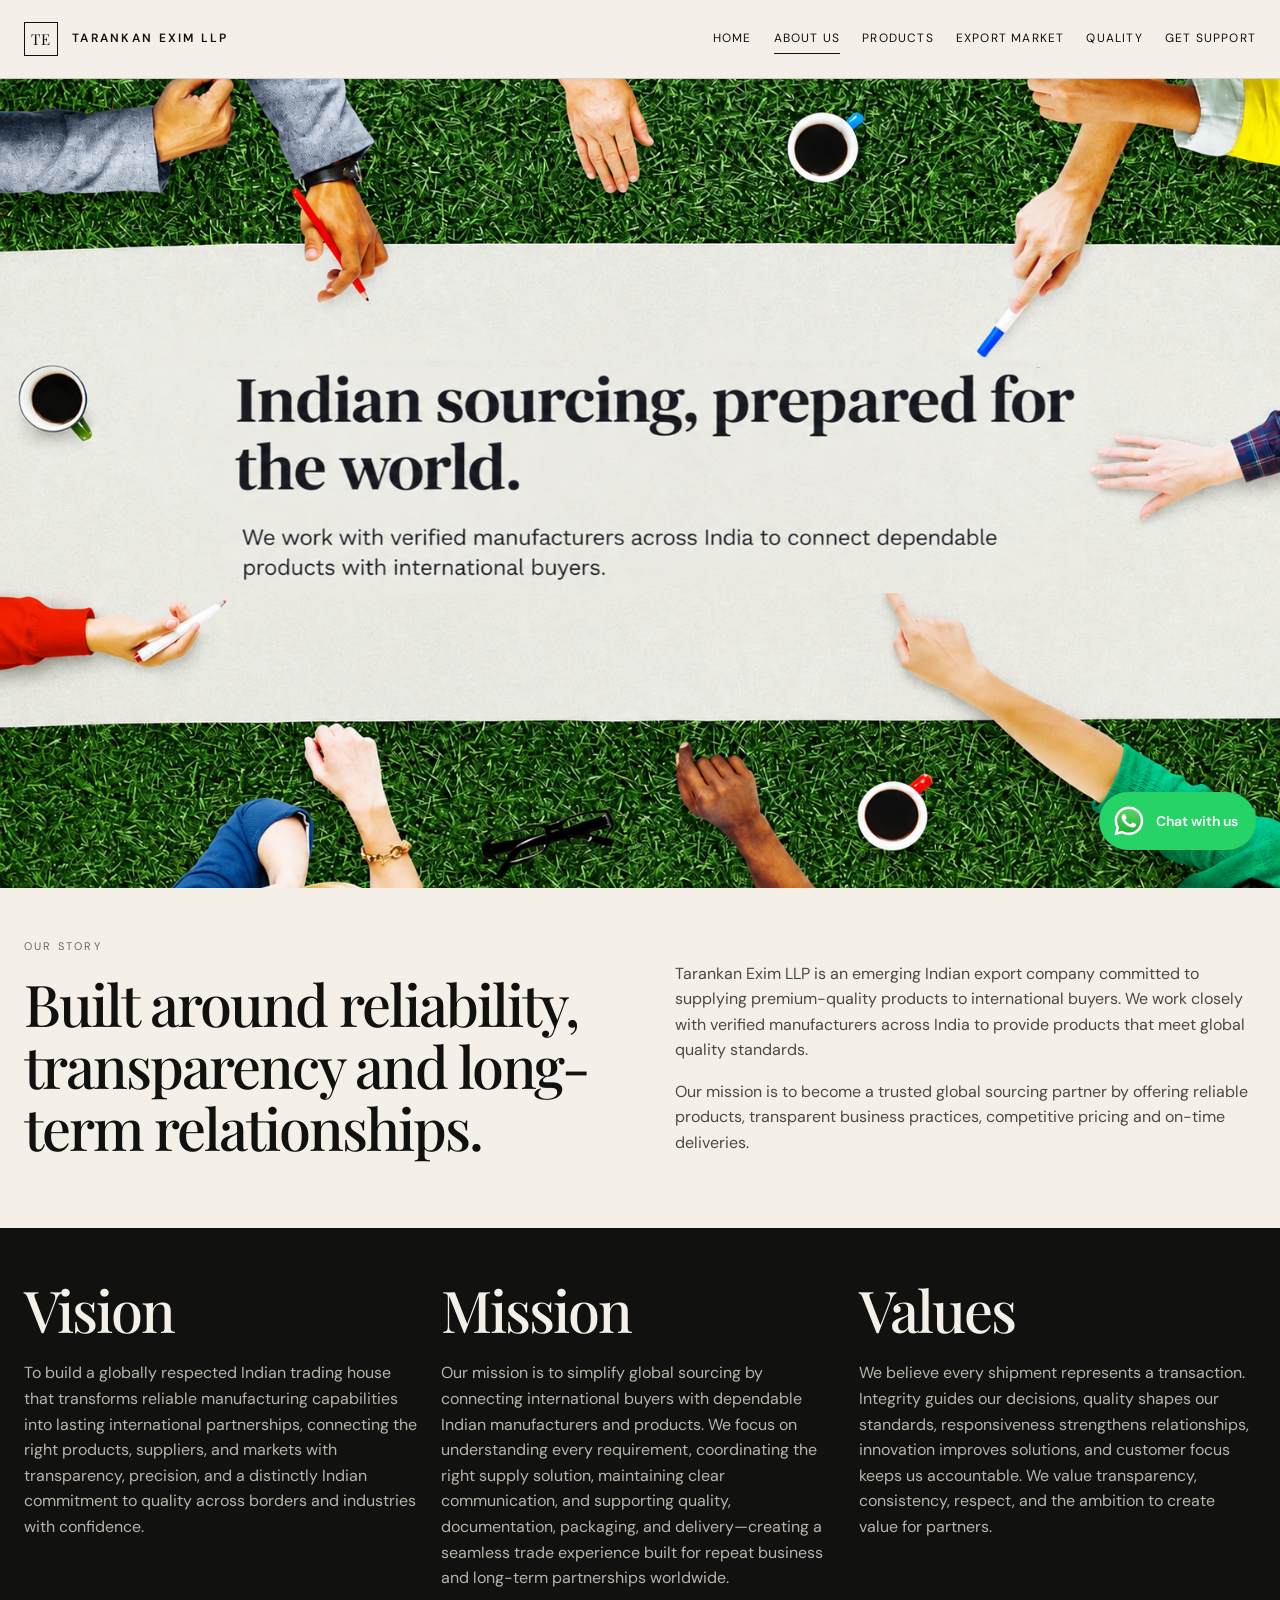
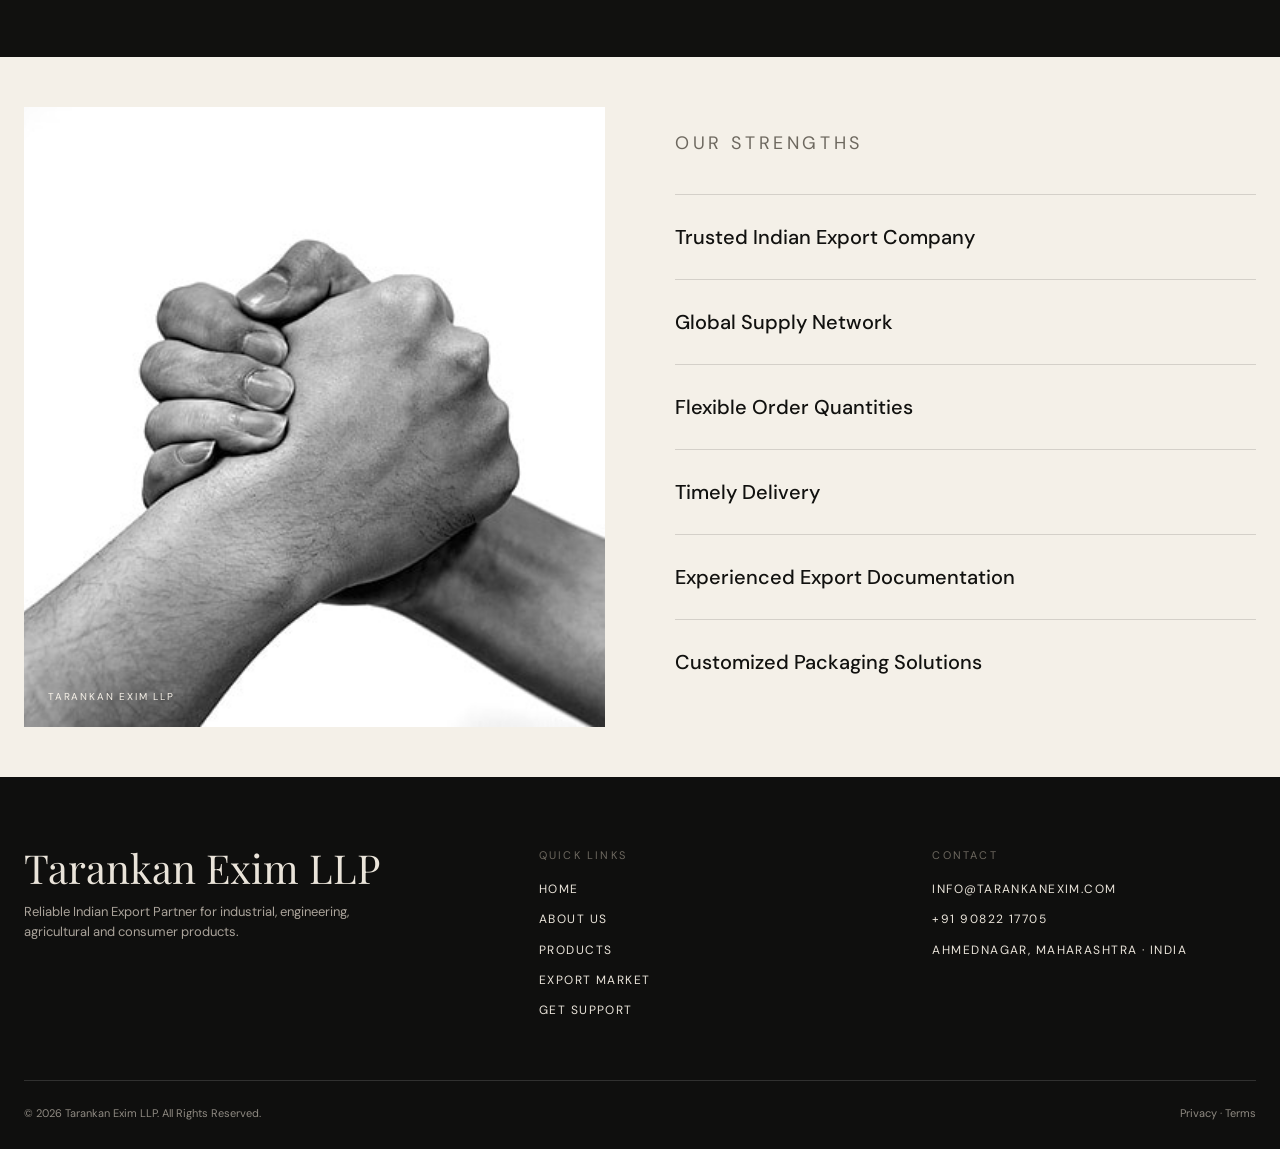
==== commit 24ed622a: "Add large files" ====
--- a/about.html
+++ b/about.html
@@ -17,7 +17,7 @@
                 aria-expanded="false">☰</button>
             <nav class="nav-links"><a class="" href="index.html">Home</a><a class="active" href="about.html">About
                     Us</a><a class="" href="products.html">Products</a><a class="" href="markets.html">Export
-                    Market</a><a class="" href="quality.html">Quality</a><a class="" href="contact.html">Contact Us</a>
+                    Market</a><a class="" href="quality.html">Quality</a><a class="" href="contact.html">Get Support</a>
             </nav>
         </div>
     </header>
@@ -113,7 +113,7 @@
                 <div class="eyebrow">Quick Links</div>
                 <div class="footer-links"><a href="index.html">Home</a><a href="about.html">About Us</a><a
                         href="products.html">Products</a><a href="markets.html">Export Market</a><a
-                        href="contact.html">Contact Us</a></div>
+                        href="contact.html">Get Support</a></div>
             </div>
             <div>
                 <div class="eyebrow">Contact</div>
--- a/css/style.css
+++ b/css/style.css
@@ -43,6 +43,11 @@
 .btn:hover{background:var(--ink);color:var(--paper)}
 .btn.dark{background:var(--ink);color:var(--paper)}
 .btn.dark:hover{background:transparent;color:var(--ink)}
+
+/* home page video button */
+#home-video-button {
+    margin-right: 20px;
+}
 
 /* Shared sections */
 main{padding-top:78px}
@@ -298,6 +303,88 @@
     z-index: 2;
 }
 
+/* =========================================
+   CONTACT PAGE - TOP IMAGE
+   ========================================= */
+
+.contact-top-image {
+    width: 100%;
+    height: 52vh;
+    min-height: 420px;
+    overflow: hidden;
+    position: relative;
+}
+
+.contact-top-image img {
+    width: 100%;
+    height: 100%;
+    object-fit: cover;
+    object-position: center;
+    display: block;
+}
+
+
+/* =========================================
+   CONTACT PAGE - DETAILS
+   ========================================= */
+
+.contact-details {
+    display: grid;
+    grid-template-columns: 1fr 1fr;
+    gap: 100px;
+    align-items: start;
+}
+
+.contact-details p {
+    margin: 0;
+}
+
+.contact-details a {
+    transition: color .25s ease;
+}
+
+.contact-details a:hover {
+    color: var(--accent);
+}
+
+
+/* =========================================
+   CONTACT PAGE - MOBILE
+   ========================================= */
+
+@media (max-width: 980px) {
+
+    .contact-top-image {
+        height: 45vh;
+        min-height: 360px;
+    }
+
+    .contact-details {
+        grid-template-columns: 1fr;
+        gap: 50px;
+    }
+
+}
+
+
+@media (max-width: 640px) {
+
+    .contact-top-image {
+        height: 34vh;
+        min-height: 260px;
+    }
+
+    .contact-details {
+        gap: 40px;
+    }
+
+}
+
+#get-support-below-image {
+    padding: 60px 0
+}
+
+
 /* Contact - Factory Image */
 .visual-image {
     position: absolute;
@@ -1018,6 +1105,12 @@
 .market-label-usa {
     left: 27%;
     top: 34%;
+}
+
+/* Brazil */
+.market-label-brazil {
+    left: 38%;
+    top: 67%;
 }
 
 /* Germany */
@@ -1544,4 +1637,181 @@
     text-align: left;
     color: #b9b4aa;
     line-height: 1.8;
+}
+
+
+
+/* =========================================
+   QUALITY FOCUS - RESPONSIVE LANDSCAPE VIDEO
+   ========================================= */
+
+.quality-focus-section {
+    overflow: hidden;
+}
+
+
+/* =========================================
+   CENTERED INTRO
+   ========================================= */
+
+.quality-focus-intro {
+    width: 100%;
+    max-width: 950px;
+    margin: 0 auto;
+    text-align: center;
+}
+
+.quality-focus-intro .eyebrow {
+    margin-bottom: 16px;
+}
+
+.quality-focus-intro h2 {
+    max-width: 900px;
+    margin-left: auto;
+    margin-right: auto;
+}
+
+.quality-focus-intro .body-copy {
+    max-width: 820px;
+    margin-left: auto;
+    margin-right: auto;
+    color: #4d4942;
+}
+
+
+/* =========================================
+   LANDSCAPE VIDEO
+   ========================================= */
+
+.quality-animation-visual {
+    position: relative;
+
+    width: 100%;
+    max-width: 1400px;
+
+    aspect-ratio: 16 / 9;
+
+    margin: 70px auto 0;
+
+    overflow: hidden;
+
+    background: #11110f;
+}
+
+
+/* Video fills the landscape container */
+
+.quality-animation-video {
+    display: block;
+
+    width: 100%;
+    height: 100%;
+
+    object-fit: cover;
+    object-position: center;
+
+    background: #11110f;
+}
+
+
+/* =========================================
+   LARGE DESKTOP
+   ========================================= */
+
+@media (min-width: 1200px) {
+
+    .quality-animation-visual {
+        max-width: 1400px;
+        margin-top: 80px;
+    }
+
+}
+
+
+/* =========================================
+   LAPTOP
+   ========================================= */
+
+@media (max-width: 1199px) {
+
+    .quality-animation-visual {
+        max-width: 100%;
+        margin-top: 60px;
+    }
+
+}
+
+
+/* =========================================
+   TABLET
+   ========================================= */
+
+@media (max-width: 980px) {
+
+    .quality-focus-intro {
+        max-width: 850px;
+    }
+
+    .quality-animation-visual {
+        width: 100%;
+        aspect-ratio: 16 / 9;
+        margin-top: 50px;
+    }
+
+}
+
+
+/* =========================================
+   MOBILE - TALLER VIDEO WITH SIDE CROPPING
+   ========================================= */
+
+@media (max-width: 640px) {
+
+    .quality-focus-intro {
+        max-width: 100%;
+    }
+
+    .quality-focus-intro h2 {
+        font-size: clamp(34px, 9vw, 48px);
+    }
+
+    .quality-focus-intro .body-copy {
+        font-size: 14px;
+        line-height: 1.75;
+    }
+
+    .quality-animation-visual {
+        width: 100%;
+
+        /* Taller than 16:9 */
+        aspect-ratio: 4 / 3;
+
+        margin-top: 40px;
+
+        overflow: hidden;
+        background: #11110f;
+    }
+
+    .quality-animation-video {
+        width: 100%;
+        height: 100%;
+
+        /* Crop left and right */
+        object-fit: cover;
+        object-position: center;
+    }
+}
+
+
+/* =========================================
+   VERY SMALL PHONES
+   ========================================= */
+
+@media (max-width: 400px) {
+
+    .quality-animation-visual {
+        aspect-ratio: 16 / 9;
+        margin-top: 32px;
+    }
+
 }
